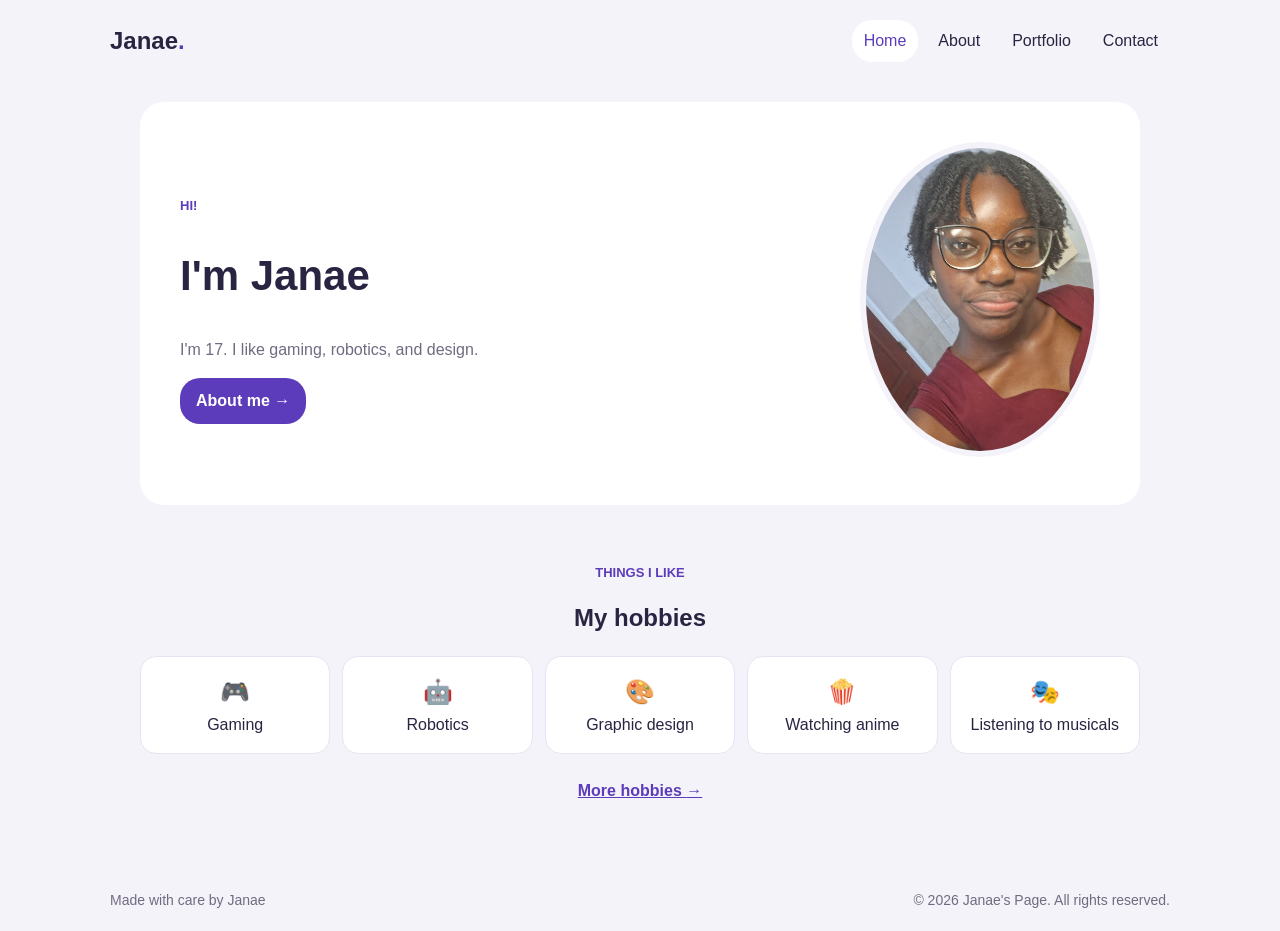
==== pages/index.html @ 3aaa6f81 "com" ====
<!DOCTYPE html>
<html lang="en">
<head>
    <meta charset="UTF-8">
    <meta name="viewport" content="width=device-width, initial-scale=1.0">
    <meta name="description" content="Janae's page about her hobbies.">
    <title>Janae | Home</title>
    <link rel="stylesheet" href="../assets/css/style.css">
</head>
<body>
    <header class="site-header">
        <a class="site-name" href="index.html">Janae<span>.</span></a>
        <!-- Page links -->
        <nav class="top-nav" aria-label="Main navigation">
            <ul>
                <li><a href="index.html" aria-current="page">Home</a></li>
                <li><a href="about.html">About</a></li>
                <li><a href="portfolio.html">Portfolio</a></li>
                <li><a href="contact.html">Contact</a></li>
            </ul>
        </nav>
    </header>

    <main>
        <section class="hero" aria-labelledby="hero-title">
            <div class="hero-copy">
                <p class="eyebrow">Hi!</p>
                <h1 id="hero-title">I'm Janae</h1>
                <p class="hero-text">I'm 17. I like gaming, robotics, and design.</p>
                <a class="button" href="about.html">About me <span aria-hidden="true">→</span></a>
            </div>
            <figure class="hero-portrait">
                <img src="../assets/images/Janae.jpg" alt="Portrait of Janae">
            </figure>
        </section>

        <section class="content-section" aria-labelledby="hobbies-title">
            <div class="section-heading">
                <p class="eyebrow">Things I like</p>
                <h2 id="hobbies-title">My hobbies</h2>
            </div>
            <ul class="hobby-grid">
                <li><span aria-hidden="true">🎮</span> Gaming</li>
                <li><span aria-hidden="true">🤖</span> Robotics</li>
                <li><span aria-hidden="true">🎨</span> Graphic design</li>
                <li><span aria-hidden="true">🍿</span> Watching anime</li>
                <li><span aria-hidden="true">🎭</span> Listening to musicals</li>
            </ul>
            <a class="text-link" href="portfolio.html">More hobbies <span aria-hidden="true">→</span></a>
        </section>
    </main>

    <footer class="site-footer">
        <p>Made with care by Janae</p>
        <p>&copy; 2026 Janae's Page. All rights reserved.</p>
    </footer>
</body>
</html>
---- assets/css/style.css ----
* {
    box-sizing: border-box;
}

body {
    margin: 0;
    background: #f5f3fa;
    color: #292441;
    font-family: Arial, Helvetica, sans-serif;
    line-height: 1.6;
}

a {
    color: #5c3cba;
}

/* Website name and menu */
.site-header {
    display: flex;
    justify-content: space-between;
    align-items: center;
    max-width: 1100px;
    margin: 0 auto;
    padding: 20px;
}

.site-name {
    color: #292441;
    font-size: 24px;
    font-weight: bold;
    text-decoration: none;
}

.site-name span {
    color: #5c3cba;
}

.top-nav ul {
    display: flex;
    flex-wrap: wrap;
    gap: 8px;
    margin: 0;
    padding: 0;
    list-style: none;
}

.top-nav a {
    display: block;
    padding: 8px 12px;
    border-radius: 20px;
    color: #292441;
    text-decoration: none;
}

.top-nav a:hover,
.top-nav a[aria-current="page"] {
    background: white;
    color: #5c3cba;
}

main {
    width: 90%;
    max-width: 1000px;
    margin: 20px auto;
}

h1,
h2 {
    line-height: 1.2;
}

.eyebrow {
    color: #5c3cba;
    font-size: 13px;
    font-weight: bold;
    text-transform: uppercase;
}

/* Home page */
.hero {
    display: flex;
    justify-content: space-between;
    align-items: center;
    gap: 30px;
    padding: 40px;
    border-radius: 24px;
    background: white;
}

.hero-copy {
    max-width: 520px;
}

.hero h1,
.page-intro h1 {
    font-size: 42px;
}

.hero-text,
.page-intro > p:last-child,
.feature-copy > p:not(.eyebrow),
.interest-card p {
    color: #706b80;
}

.button {
    display: inline-block;
    padding: 10px 16px;
    border-radius: 20px;
    background: #5c3cba;
    color: white;
    font-weight: bold;
    text-decoration: none;
}

.hero-portrait {
    margin: 0;
    text-align: center;
}

.hero-portrait img {
    width: 240px;
    max-width: 100%;
    border: 6px solid #f5f3fa;
    border-radius: 50%;
}

figcaption {
    color: #706b80;
    font-size: 14px;
}

/* Hobby cards */
.content-section {
    padding: 45px 0;
    text-align: center;
}

.hobby-grid {
    display: grid;
    grid-template-columns: repeat(5, 1fr);
    gap: 12px;
    margin: 24px 0;
    padding: 0;
    list-style: none;
}

.hobby-grid li,
.interest-card,
.contact-card p {
    padding: 16px;
    border: 1px solid #e8e3f2;
    border-radius: 16px;
    background: white;
}

.hobby-grid li span {
    display: block;
    font-size: 24px;
}

.text-link {
    font-weight: bold;
}

/* Other pages */
.page-main {
    padding-top: 25px;
    padding-bottom: 60px;
}

.page-intro {
    max-width: 650px;
    margin: 0 auto 30px;
    text-align: center;
}

.page-intro h1 {
    margin-bottom: 12px;
}

.feature-card {
    display: flex;
    align-items: center;
    gap: 30px;
    padding: 25px;
    border-radius: 20px;
    background: white;
}

.feature-image {
    flex: 1;
    margin: 0;
}

.feature-image img {
    display: block;
    width: 100%;
    height: auto;
    border-radius: 14px;
}

.feature-copy {
    flex: 1;
}

.interest-grid {
    display: grid;
    grid-template-columns: repeat(3, 1fr);
    gap: 14px;
    margin-bottom: 28px;
}

.interest-icon {
    font-size: 26px;
}

.interest-card h2 {
    margin: 8px 0;
    font-size: 20px;
}

.interest-card p {
    margin-bottom: 0;
}

/* Contact details */
.contact-main {
    min-height: 65vh;
}

.contact-card {
    display: flex;
    flex-wrap: wrap;
    gap: 16px;
    max-width: 650px;
    margin: 0 auto;
    font-style: normal;
}

.contact-card p {
    flex: 1;
    min-width: 220px;
    margin: 0;
    overflow-wrap: anywhere;
}

.contact-label {
    display: block;
    color: #706b80;
    font-size: 13px;
    font-weight: bold;
    text-transform: uppercase;
}

.site-footer {
    display: flex;
    justify-content: space-between;
    flex-wrap: wrap;
    gap: 8px;
    max-width: 1100px;
    margin: 0 auto;
    padding: 20px;
    color: #706b80;
    font-size: 14px;
}

.site-footer p {
    margin: 0;
}

/* Tablet layout */
@media (max-width: 760px) {
    .hero,
    .feature-card {
        gap: 20px;
        padding: 25px;
    }

    .hobby-grid {
        grid-template-columns: repeat(3, 1fr);
    }

    .interest-grid {
        grid-template-columns: repeat(2, 1fr);
    }
}

/* Phone layout */
@media (max-width: 520px) {
    .site-header {
        align-items: flex-start;
        flex-direction: column;
        gap: 10px;
    }

    .top-nav ul {
        gap: 2px;
    }

    .top-nav a {
        padding: 7px 9px;
    }

    main {
        width: 92%;
    }

    .hero,
    .feature-card {
        flex-direction: column;
        padding: 22px;
        text-align: center;
    }

    .hero h1,
    .page-intro h1 {
        font-size: 34px;
    }

    .hero-portrait img {
        width: 200px;
    }

    .hobby-grid,
    .interest-grid {
        grid-template-columns: repeat(2, 1fr);
    }

    .site-footer {
        flex-direction: column;
    }
}
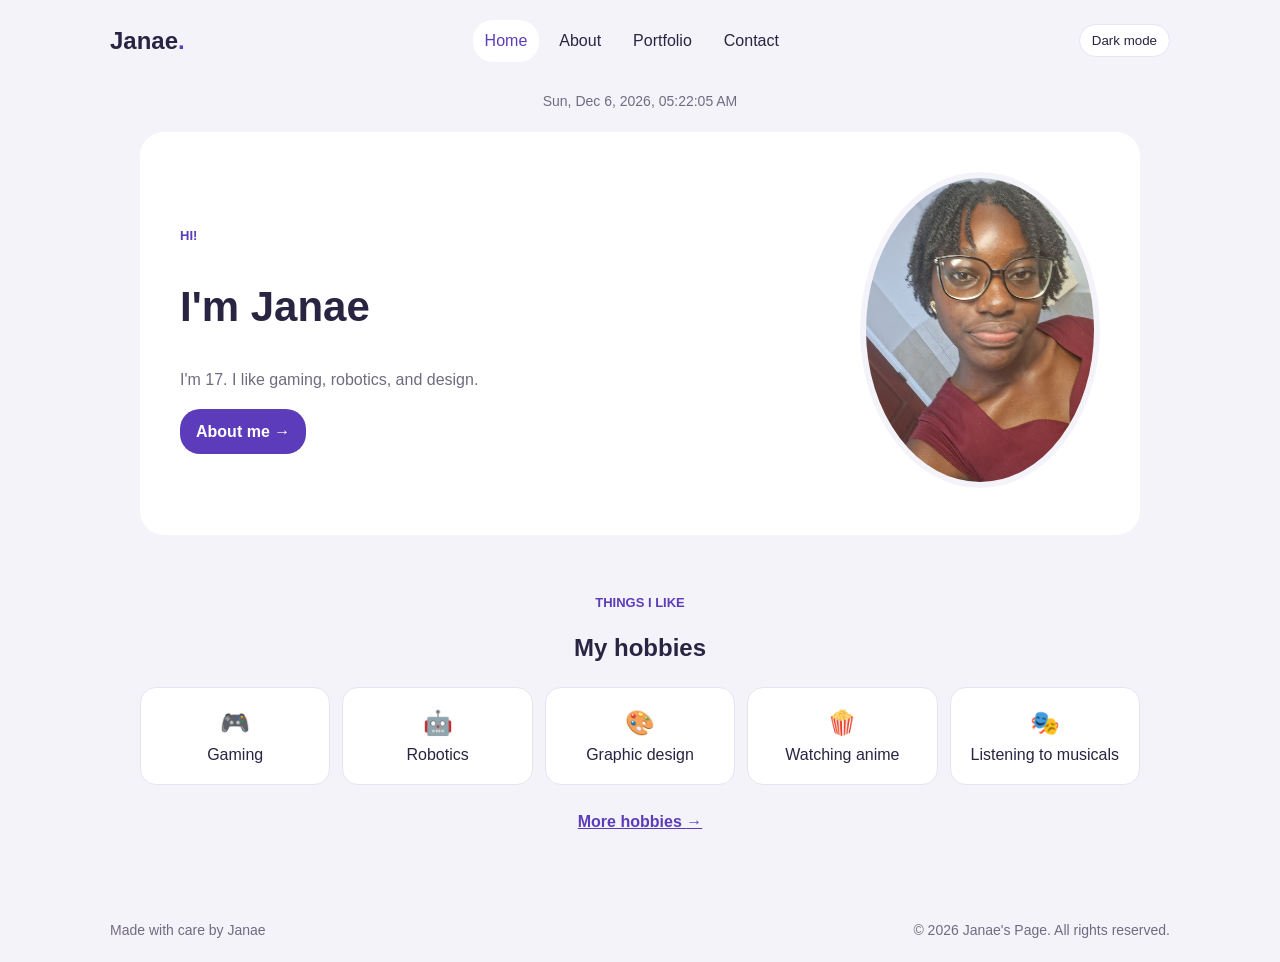
==== commit 4867855b: "Java" ====
--- a/pages/index.html
+++ b/pages/index.html
@@ -49,6 +49,7 @@
             <a class="text-link" href="portfolio.html">More hobbies <span aria-hidden="true">→</span></a>
         </section>
     </main>
+    <script src="../assets/js/script.js" defer></script>
 
     <footer class="site-footer">
         <p>Made with care by Janae</p>
--- a/assets/css/style.css
+++ b/assets/css/style.css
@@ -269,6 +269,168 @@
     margin: 0;
 }
 
+body.dark-mode {
+    background: #171529;
+    color: #f5f3fa;
+}
+
+body.dark-mode .site-name,
+body.dark-mode .top-nav a,
+body.dark-mode .hero,
+body.dark-mode .hobby-grid li,
+body.dark-mode .interest-card,
+body.dark-mode .contact-card p,
+body.dark-mode .faq-item,
+body.dark-mode .message-preview {
+    color: #f5f3fa;
+    background: #28243a;
+}
+
+body.dark-mode .top-nav a:hover,
+body.dark-mode .top-nav a[aria-current="page"] {
+    color: #d7c8ff;
+    background: #3a3553;
+}
+
+body.dark-mode .hero-text,
+body.dark-mode .feature-copy > p,
+body.dark-mode .interest-card p,
+body.dark-mode .contact-label,
+body.dark-mode figcaption,
+body.dark-mode .site-footer {
+    color: #cdc7dd;
+}
+
+.theme-toggle {
+    border: 1px solid #e8e3f2;
+    border-radius: 20px;
+    background: white;
+    color: #292441;
+    cursor: pointer;
+}
+
+.theme-toggle {
+    padding: 8px 12px;
+}
+
+.live-date {
+    margin: 8px auto 0;
+    text-align: center;
+    color: #706b80;
+    font-size: 14px;
+}
+
+.filter-control {
+    max-width: 600px;
+    margin: 0 auto 24px;
+    text-align: center;
+}
+
+.filter-control input,
+.message-form input,
+.message-form textarea {
+    width: 100%;
+    margin-top: 6px;
+    padding: 10px;
+    border: 1px solid #cfc7df;
+    border-radius: 10px;
+    background: white;
+    color: #292441;
+    font: inherit;
+}
+
+.filter-control input {
+    display: block;
+}
+
+.filter-control p {
+    color: #706b80;
+}
+
+.faq-section,
+.message-section {
+    max-width: 650px;
+    margin: 40px auto 0;
+    text-align: center;
+}
+
+.faq-list,
+.message-form {
+    text-align: left;
+}
+
+.faq-item {
+    margin-bottom: 10px;
+    border: 1px solid #e8e3f2;
+    border-radius: 12px;
+    background: white;
+}
+
+.faq-question {
+    display: flex;
+    justify-content: space-between;
+    width: 100%;
+    padding: 14px 16px;
+    border: 0;
+    background: transparent;
+    color: inherit;
+    font: inherit;
+    font-weight: bold;
+    text-align: left;
+    cursor: pointer;
+}
+
+.faq-answer {
+    margin: 0;
+    padding: 0 16px 16px;
+}
+
+.message-form {
+    padding: 20px;
+    border: 1px solid #e8e3f2;
+    border-radius: 16px;
+    background: white;
+}
+
+.message-form label {
+    display: block;
+    margin-top: 12px;
+    font-weight: bold;
+}
+
+.message-form label:first-child {
+    margin-top: 0;
+}
+
+.message-form .button {
+    border: 0;
+    cursor: pointer;
+}
+
+#character-count {
+    margin: 6px 0 12px;
+    color: #706b80;
+    font-size: 13px;
+}
+
+.message-preview {
+    margin-top: 16px;
+    padding: 16px;
+    border-radius: 16px;
+    background: white;
+    overflow-wrap: anywhere;
+}
+
+body.dark-mode .theme-toggle,
+body.dark-mode .filter-control input,
+body.dark-mode .message-form input,
+body.dark-mode .message-form textarea,
+body.dark-mode .message-form {
+    border-color: #4a4561;
+    background: #28243a;
+    color: #f5f3fa;
+}
+
 /* Tablet layout */
 @media (max-width: 760px) {
     .hero,
